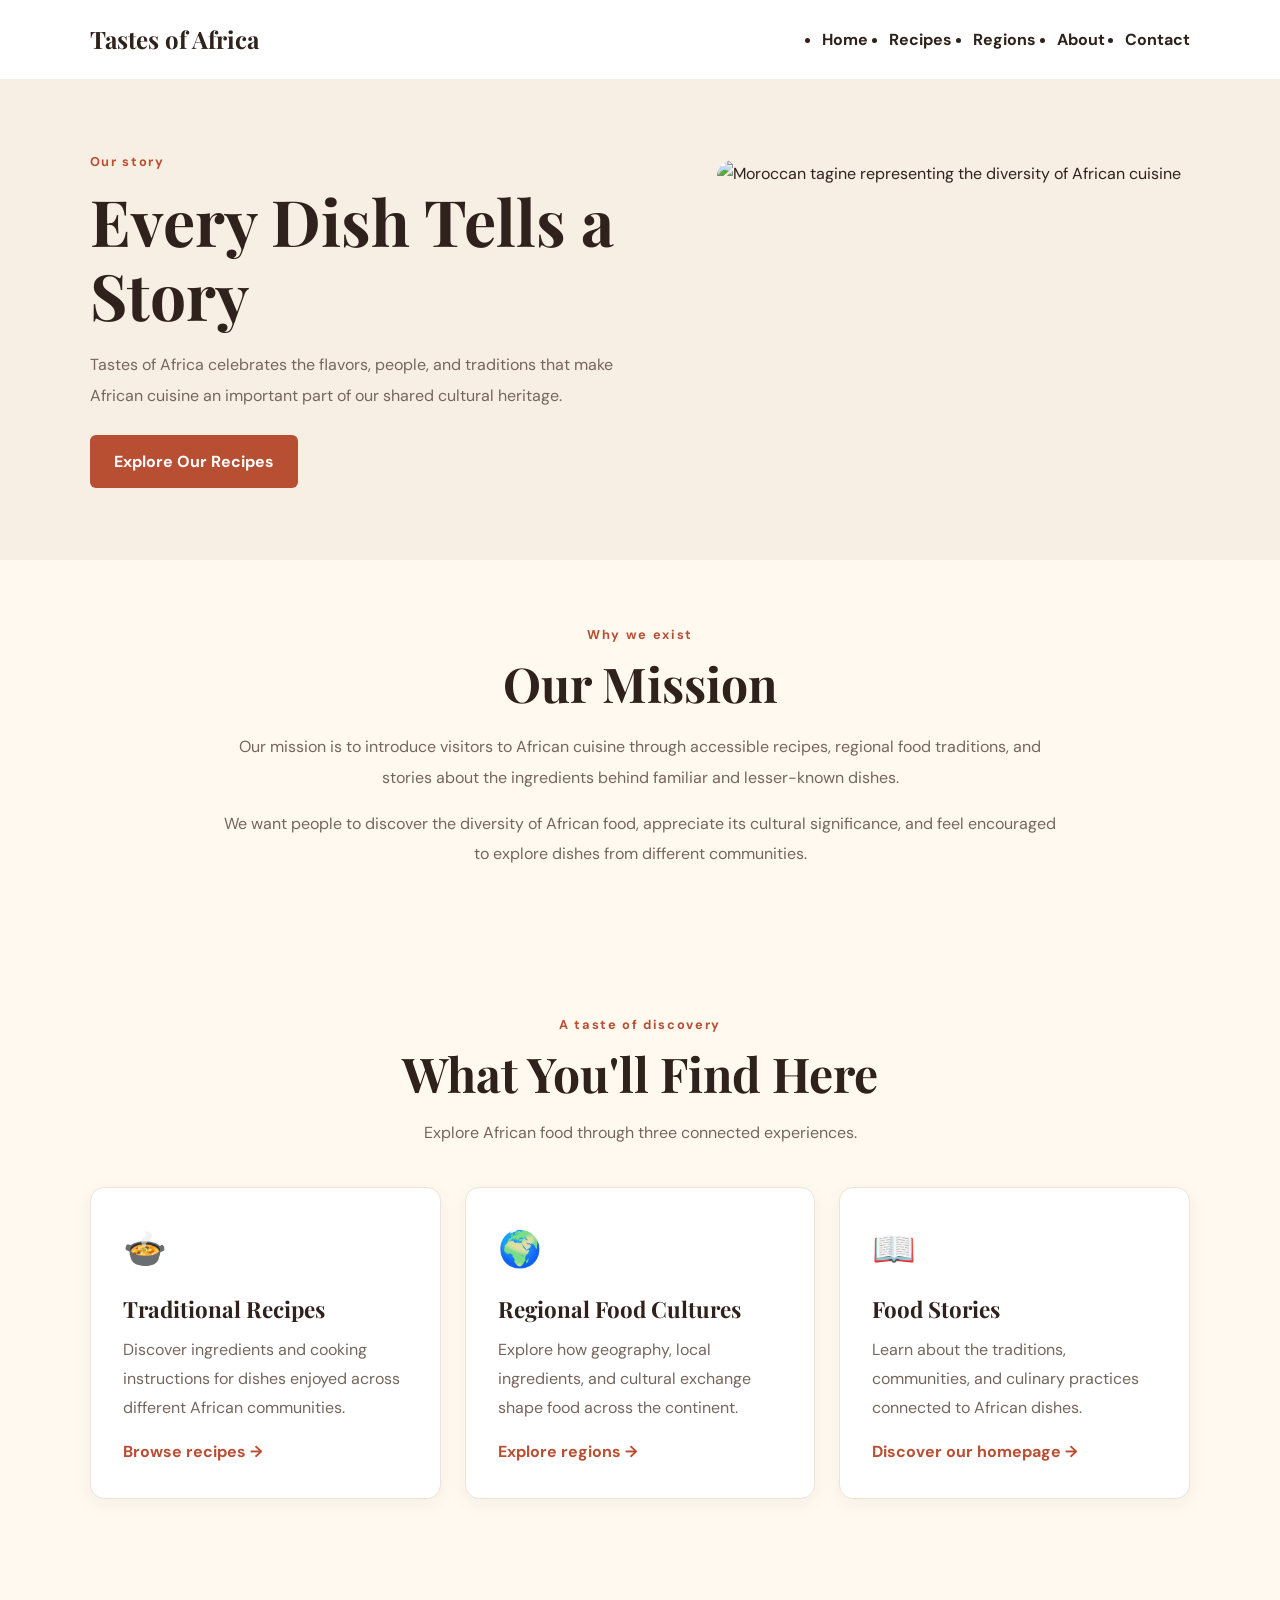
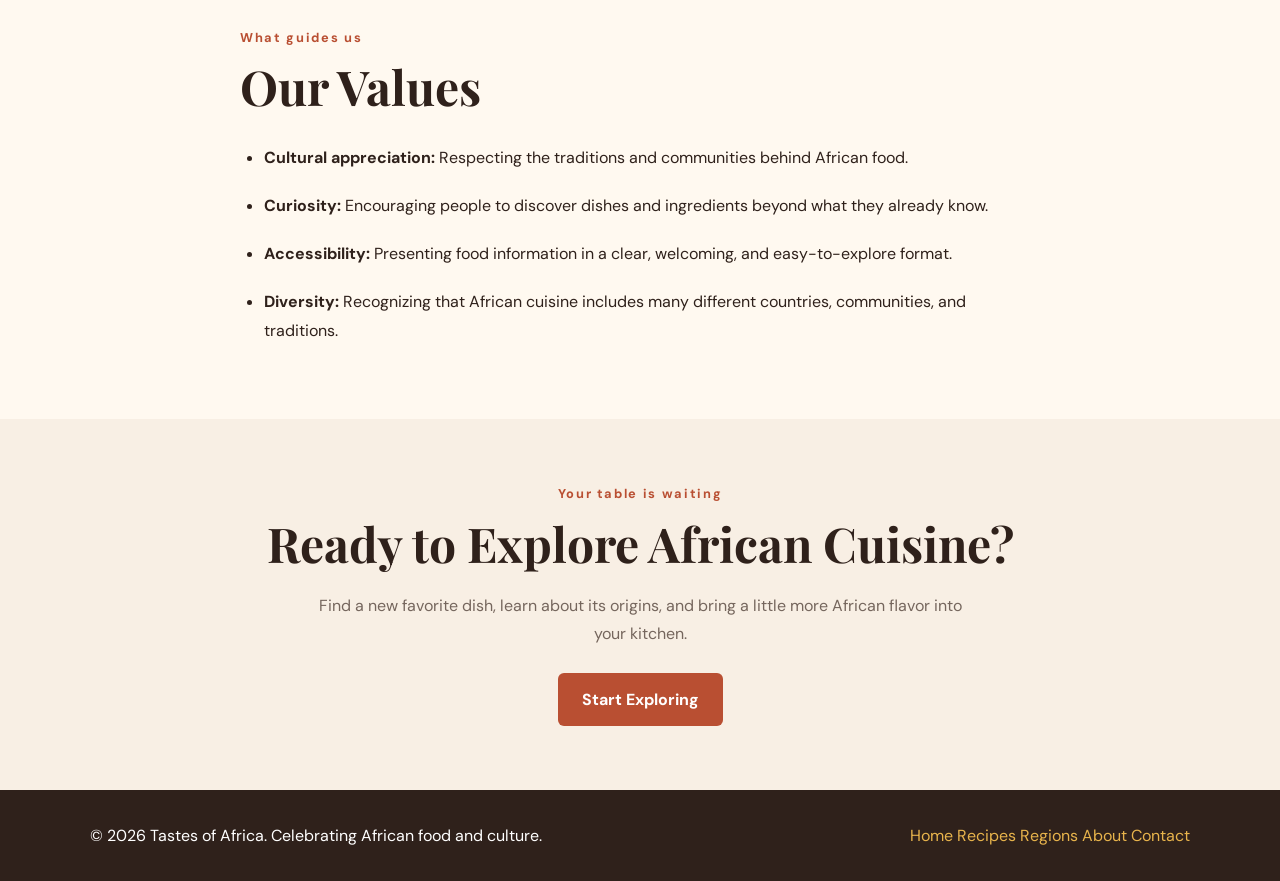
==== about.html @ 10b8c314 "Added recipes, regions, and about pages" ====
<!DOCTYPE html>
<html lang="en">
<head>
    <meta charset="UTF-8">
    <meta name="viewport" content="width=device-width, initial-scale=1.0">

    <title>About Us | Tastes of Africa</title>

    <meta name="description"
          content="Discover the purpose behind Tastes of Africa and our celebration of African food, culture, and culinary traditions.">

    <link rel="preconnect" href="https://fonts.googleapis.com">
    <link rel="preconnect" href="https://fonts.gstatic.com" crossorigin>

    <link href="https://fonts.googleapis.com/css2?family=DM+Sans:wght@400;500;600;700&family=Playfair+Display:wght@600;700&display=swap"
          rel="stylesheet">

    <link rel="stylesheet" href="styles.css">
    <script src="script.js" defer></script>
</head>

<body>

    <!-- Navigation -->
    <header class="site-header">
        <nav class="navbar">
            <a href="index.html" class="logo">Tastes of Africa</a>

            <ul class="nav-links">
                <li><a href="index.html">Home</a></li>
                <li><a href="recipes.html">Recipes</a></li>
                <li><a href="regions.html">Regions</a></li>
                <li><a href="about.html" class="active" aria-current="page">About</a></li>
                <li><a href="contact.html">Contact</a></li>
            </ul>
        </nav>
    </header>

    <main>

        <!-- Introduction -->
        <section class="about-hero">
            <div class="about-hero-content">
                <p class="eyebrow">Our story</p>

                <h1>Every Dish Tells a Story</h1>

                <p>
                    Tastes of Africa celebrates the flavors, people, and
                    traditions that make African cuisine an important part
                    of our shared cultural heritage.
                </p>

                <a href="recipes.html" class="btn btn-primary">
                    Explore Our Recipes
                </a>
            </div>

            <div class="about-hero-image">
                <img
                    src="images/north-africa.jpg"
                    alt="Moroccan tagine representing the diversity of African cuisine">
            </div>
        </section>

        <!-- Mission -->
        <section class="about-section">
            <div class="about-section-content">
                <p class="eyebrow">Why we exist</p>

                <h2>Our Mission</h2>

                <p>
                    Our mission is to introduce visitors to African cuisine
                    through accessible recipes, regional food traditions,
                    and stories about the ingredients behind familiar and
                    lesser-known dishes.
                </p>

                <p>
                    We want people to discover the diversity of African food,
                    appreciate its cultural significance, and feel encouraged
                    to explore dishes from different communities.
                </p>
            </div>
        </section>

        <!-- What visitors can discover -->
        <section class="about-discover">
            <div class="section-heading">
                <p class="eyebrow">A taste of discovery</p>
                <h2>What You'll Find Here</h2>

                <p>
                    Explore African food through three connected experiences.
                </p>
            </div>

            <div class="about-feature-grid">

                <article class="about-feature-card">
                    <div class="about-feature-icon" aria-hidden="true">🍲</div>

                    <h3>Traditional Recipes</h3>

                    <p>
                        Discover ingredients and cooking instructions for
                        dishes enjoyed across different African communities.
                    </p>

                    <a href="recipes.html">Browse recipes →</a>
                </article>

                <article class="about-feature-card">
                    <div class="about-feature-icon" aria-hidden="true">🌍</div>

                    <h3>Regional Food Cultures</h3>

                    <p>
                        Explore how geography, local ingredients, and
                        cultural exchange shape food across the continent.
                    </p>

                    <a href="regions.html">Explore regions →</a>
                </article>

                <article class="about-feature-card">
                    <div class="about-feature-icon" aria-hidden="true">📖</div>

                    <h3>Food Stories</h3>

                    <p>
                        Learn about the traditions, communities, and
                        culinary practices connected to African dishes.
                    </p>

                    <a href="index.html">Discover our homepage →</a>
                </article>

            </div>
        </section>

        <!-- Our values -->
        <section class="about-values">
            <div class="about-values-content">
                <p class="eyebrow">What guides us</p>

                <h2>Our Values</h2>

                <ul>
                    <li>
                        <strong>Cultural appreciation:</strong>
                        Respecting the traditions and communities behind
                        African food.
                    </li>

                    <li>
                        <strong>Curiosity:</strong>
                        Encouraging people to discover dishes and ingredients
                        beyond what they already know.
                    </li>

                    <li>
                        <strong>Accessibility:</strong>
                        Presenting food information in a clear, welcoming,
                        and easy-to-explore format.
                    </li>

                    <li>
                        <strong>Diversity:</strong>
                        Recognizing that African cuisine includes many
                        different countries, communities, and traditions.
                    </li>
                </ul>
            </div>
        </section>

        <!-- Call to action -->
        <section class="about-cta">
            <p class="eyebrow">Your table is waiting</p>

            <h2>Ready to Explore African Cuisine?</h2>

            <p>
                Find a new favorite dish, learn about its origins,
                and bring a little more African flavor into your kitchen.
            </p>

            <a href="recipes.html" class="btn btn-primary">
                Start Exploring
            </a>
        </section>

    </main>

    <!-- Footer -->
    <footer class="site-footer">
        <p>&copy; 2026 Tastes of Africa. Celebrating African food and culture.</p>

        <div class="footer-links">
            <a href="index.html">Home</a>
            <a href="recipes.html">Recipes</a>
            <a href="regions.html">Regions</a>
            <a href="about.html">About</a>
            <a href="contact.html">Contact</a>
        </div>
    </footer>

</body>
</html>
---- styles.css ----
:root {
    --cream: #fff9f0;
    --terracotta: #b94f32;
    --dark: #2f211b;
    --gold: #e8b44c;
    --muted: #75665d;
    --white: #ffffff;
}

* {
    box-sizing: border-box;
    margin: 0;
    padding: 0;
}

html {
    scroll-behavior: smooth;
}

body {
    background: var(--cream);
    color: var(--dark);
    font-family: "DM Sans", sans-serif;
    font-size: 1rem;
    line-height: 1.7;
}

img {
    display: block;
    width: 100%;
    height: auto;
}

a {
    color: var(--terracotta);
    text-decoration: none;
}

a:hover {
    text-decoration: underline;
}

h1, h2, h3 {
    font-family: "Playfair Display", serif;
    line-height: 1.2;
}

h2 {
    font-size: clamp(2rem, 4vw, 3rem);
    margin-bottom: 1rem;
}

.navbar {
    display: flex;
    justify-content: space-between;
    align-items: center;
    gap: 1.5rem;
    padding: 1.2rem 7%;
    background: var(--white);
}

.logo {
    font-family: "Playfair Display", serif;
    font-size: 1.5rem;
    font-weight: 700;
    color: var(--dark);
}

.logo span {
    color: var(--terracotta);
}

.nav-links {
    display: flex;
    flex-wrap: wrap;
    gap: 1.3rem;
}

.nav-links a {
    color: var(--dark);
    font-weight: 700;
}

.nav-links a:hover {
    color: var(--terracotta);
}

.hero {
    min-height: 70vh;
    display: flex;
    align-items: center;
    padding: 5rem 8%;
    color: white;
    background:
        linear-gradient(90deg, rgba(35, 22, 15, .85), rgba(35, 22, 15, .2)),
        url("https://images.unsplash.com/photo-1547592180-85f173990554?auto=format&fit=crop&w=1800&q=85")
        center/cover no-repeat;
}

.hero-content {
    max-width: 680px;
}

.hero h1 {
    font-size: clamp(2.8rem, 7vw, 5.5rem);
    margin: 1rem 0;
}

.hero h1 span {
    color: var(--gold);
}

.hero-content > p:not(.eyebrow) {
    margin-bottom: 1.8rem;
    font-size: 1.1rem;
}

.eyebrow {
    color: var(--terracotta);
    font-size: .8rem;
    font-weight: 700;
    letter-spacing: .13em;
}

.hero .eyebrow {
    color: var(--gold);
}

.btn {
    display: inline-block;
    background: var(--terracotta);
    color: white;
    padding: .8rem 1.5rem;
    border-radius: 6px;
    font-weight: 700;
}

.btn:hover {
    background: #923b25;
    text-decoration: none;
}

.section {
    padding: 5rem 7%;
}

.intro {
    text-align: center;
    max-width: 1000px;
    margin: auto;
}

.intro > p:not(.eyebrow) {
    color: var(--muted);
    margin-bottom: 1.5rem;
}

.video-container {
    width: 100%;
    aspect-ratio: 16 / 9;
    margin-top: 2rem;
}

.video-container iframe {
    width: 100%;
    height: 100%;
    border: 0;
    border-radius: 12px;
}

.featured > h2,
.regions > h2,
.trends > h2 {
    margin-top: .5rem;
}

.filters {
    display: flex;
    flex-wrap: wrap;
    gap: .7rem;
    margin: 2rem 0;
}

.filter-btn {
    padding: .65rem 1rem;
    border: 1px solid var(--terracotta);
    border-radius: 30px;
    background: transparent;
    color: var(--terracotta);
    cursor: pointer;
    font: inherit;
}

.filter-btn:hover,
.filter-btn.active {
    background: var(--terracotta);
    color: white;
}

.recipe-grid,
.region-grid,
.trend-grid {
    display: grid;
    grid-template-columns: repeat(2, minmax(0, 1fr));
    gap: 1.5rem;
}

.recipe-card {
    background: white;
    border-radius: 12px;
    overflow: hidden;
    box-shadow: 0 5px 20px rgba(47, 33, 27, .09);
}

.recipe-card > img {
    height: 240px;
    object-fit: cover;
}

.card-content {
    padding: 1.5rem;
}

.card-content h3 {
    font-size: 1.6rem;
    margin: .4rem 0;
}

.card-content > p:not(.eyebrow) {
    margin: .7rem 0;
    color: var(--muted);
}

.card-content a {
    display: inline-block;
    margin: .5rem 1rem .5rem 0;
    font-weight: 700;
}

mark {
    background: #f8df9f;
    color: #4c2b13;
    padding: .1rem .3rem;
    border-radius: 3px;
}

.favorite-btn {
    display: inline-block;
    padding: .5rem .8rem;
    border: 1px solid #d8c6bc;
    border-radius: 6px;
    background: white;
    color: var(--dark);
    cursor: pointer;
    font: inherit;
}

.favorite-btn.is-favorite {
    background: #fde7e4;
    border-color: #c0392b;
    color: #c0392b;
}

.hidden {
    display: none !important;
}

.status-message {
    margin-top: 1rem;
    color: var(--muted);
}

.region-card {
    padding: 2rem;
    border-radius: 12px;
    background: #f2e5d3;
    color: var(--dark);
    transition: transform .2s;
}

.region-card:hover {
    transform: translateY(-4px);
    text-decoration: none;
}

.region-card h3,
.trend-grid h3 {
    margin-bottom: .7rem;
    font-size: 1.4rem;
}

.trend-grid article {
    padding: 1.5rem;
    background: white;
    border-radius: 10px;
    border-left: 4px solid var(--gold);
}

footer {
    display: flex;
    justify-content: space-between;
    flex-wrap: wrap;
    gap: 1rem;
    padding: 2rem 7%;
    background: var(--dark);
    color: white;
}

footer a {
    color: var(--gold);
}

button:focus-visible,
a:focus-visible {
    outline: 3px solid var(--gold);
    outline-offset: 3px;
}

@media (max-width: 700px) {
    .navbar {
        flex-direction: column;
        align-items: flex-start;
    }

    .nav-links {
        gap: .7rem 1rem;
    }

    .hero {
        min-height: 55vh;
        padding: 4rem 6%;
    }

    .section {
        padding: 3.5rem 6%;
    }

    .recipe-grid,
    .region-grid,
    .trend-grid {
        grid-template-columns: 1fr;
    }

    .recipe-card > img {
        height: 220px;
    }
}

.page-banner {
    padding: 4rem 7%;
    text-align: center;
    background: #f2e5d3;
}

.page-banner h1 {
    margin: .7rem 0 1rem;
    font-size: clamp(2.3rem, 5vw, 4rem);
}

.page-banner > p:last-child {
    max-width: 650px;
    margin: 0 auto;
    color: var(--muted);
}

.detailed-recipes {
    align-items: start;
}

.detailed-card {
    min-width: 0;
}

.detailed-card .card-content h4 {
    margin-top: 1.5rem;
    margin-bottom: .5rem;
    font-size: 1.1rem;
    font-family: "DM Sans", sans-serif;
}

.ingredient-list,
.detailed-card details ol {
    padding-left: 1.5rem;
}

.ingredient-list li,
.detailed-card details li {
    margin-bottom: .4rem;
}

.detailed-card details {
    margin-top: 1.2rem;
    padding: 1rem;
    border-radius: 8px;
    background: var(--cream);
}

.detailed-card summary {
    color: var(--terracotta);
    font-weight: 700;
    cursor: pointer;
}

.detailed-card details ol {
    margin-top: 1rem;
}

.recipe-map {
    display: block;
    width: 100%;
    height: 230px;
    margin-top: .8rem;
    border: 0;
    border-radius: 8px;
}

@media (max-width: 700px) {
    .page-banner {
        padding: 3rem 6%;
    }

    .recipe-map {
        height: 200px;
    }
}
.video-container {
    position: relative;
    width: 100%;
    aspect-ratio: 16 / 9;
    margin-top: 1rem;
    overflow: hidden;
    border-radius: 10px;
}

.video-container iframe {
    width: 100%;
    height: 100%;
    border: 0;
    display: block;
}
.regions-explorer {
    padding: 4rem 7%;
}

.section-heading {
    max-width: 700px;
    margin: 0 auto 2.5rem;
    text-align: center;
}

.section-heading h2,
.food-heritage h2 {
    font-size: clamp(2rem, 4vw, 3rem);
    margin: 0.6rem 0 1rem;
}

.section-heading > p:last-child {
    color: var(--muted);
    line-height: 1.8;
}

.region-explorer-grid {
    display: grid;
    grid-template-columns: repeat(2, minmax(0, 1fr));
    gap: 2rem;
    max-width: 1200px;
    margin: 0 auto;
}

.region-explorer-card {
    overflow: hidden;
    border-radius: 14px;
    background: #fff;
    border: 1px solid #eee3d6;
    box-shadow: 0 5px 20px rgba(50, 30, 15, 0.06);
    transition: transform 0.25s ease, box-shadow 0.25s ease;
}

.region-explorer-card:hover {
    transform: translateY(-5px);
    box-shadow: 0 12px 28px rgba(50, 30, 15, 0.12);
}

.region-explorer-card > img {
    display: block;
    width: 100%;
    height: 260px;
    object-fit: cover;
}

.region-explorer-content {
    padding: 1.6rem;
}

.region-explorer-content .eyebrow {
    margin-bottom: 0.6rem;
}

.region-explorer-content h3 {
    margin: 0 0 1rem;
    font-family: "Playfair Display", serif;
    font-size: 1.8rem;
}

.region-explorer-content > p:not(.eyebrow) {
    color: var(--muted);
    line-height: 1.8;
}

.region-explorer-content h4 {
    margin: 1.3rem 0 0.3rem;
    font-size: 1rem;
}

.region-explorer-link {
    display: inline-block;
    margin-top: 1rem;
    color: var(--terracotta);
    font-weight: 700;
    text-decoration: none;
}

.region-explorer-link:hover {
    text-decoration: underline;
}

.food-heritage {
    padding: 4rem 7%;
    background: var(--cream);
}

.food-heritage-content {
    max-width: 800px;
    margin: 0 auto;
    text-align: center;
}

.food-heritage-content > p:not(.eyebrow) {
    color: var(--muted);
    line-height: 1.9;
    margin-bottom: 1rem;
}

.food-heritage-content .btn {
    display: inline-block;
    margin-top: 1rem;
    text-decoration: none;
}

@media (max-width: 760px) {
    .regions-explorer {
        padding: 3rem 5%;
    }

    .region-explorer-grid {
        grid-template-columns: 1fr;
        gap: 1.5rem;
    }

    .region-explorer-card > img {
        height: 230px;
    }

    .region-explorer-content {
        padding: 1.3rem;
    }

    .food-heritage {
        padding: 3rem 6%;
    }
}

.about-hero {
    display: grid;
    grid-template-columns: 1.1fr 0.9fr;
    align-items: center;
    gap: 3rem;
    padding: 4.5rem 7%;
    background: #f8efe4;
}

.about-hero-content {
    max-width: 620px;
}

.about-hero h1 {
    margin: 0.7rem 0 1.2rem;
    font-family: "Playfair Display", serif;
    font-size: clamp(2.5rem, 5vw, 4.2rem);
    line-height: 1.15;
}

.about-hero-content > p:not(.eyebrow) {
    color: var(--muted);
    line-height: 1.9;
    margin-bottom: 1.5rem;
}

.about-hero-image img {
    display: block;
    width: 100%;
    min-height: 320px;
    max-height: 460px;
    object-fit: cover;
    border-radius: 16px;
}

.about-section {
    padding: 4rem 7%;
}

.about-section-content {
    max-width: 850px;
    margin: 0 auto;
    text-align: center;
}

.about-section h2,
.about-values h2,
.about-cta h2 {
    margin: 0.6rem 0 1.2rem;
    font-family: "Playfair Display", serif;
    font-size: clamp(2rem, 4vw, 3rem);
}

.about-section-content > p:not(.eyebrow) {
    color: var(--muted);
    line-height: 1.9;
    margin-bottom: 1rem;
}

.about-discover {
    padding: 4rem 7%;
    background: var(--cream);
}

.about-feature-grid {
    display: grid;
    grid-template-columns: repeat(3, minmax(0, 1fr));
    gap: 1.5rem;
    max-width: 1200px;
    margin: 2rem auto 0;
}

.about-feature-card {
    padding: 2rem;
    border-radius: 14px;
    background: #fff;
    border: 1px solid #eee3d6;
    box-shadow: 0 5px 20px rgba(50, 30, 15, 0.05);
}

.about-feature-icon {
    font-size: 2.2rem;
    margin-bottom: 1rem;
}

.about-feature-card h3 {
    font-family: "Playfair Display", serif;
    font-size: 1.4rem;
    margin-bottom: 0.8rem;
}

.about-feature-card p {
    color: var(--muted);
    line-height: 1.8;
    margin-bottom: 1rem;
}

.about-feature-card a {
    color: var(--terracotta);
    font-weight: 700;
    text-decoration: none;
}

.about-feature-card a:hover {
    text-decoration: underline;
}

.about-values {
    padding: 4rem 7%;
}

.about-values-content {
    max-width: 800px;
    margin: 0 auto;
}

.about-values ul {
    padding-left: 1.5rem;
}

.about-values li {
    padding: 0.6rem 0;
    line-height: 1.8;
}

.about-cta {
    padding: 4rem 7%;
    text-align: center;
    background: #f8efe4;
}

.about-cta > p:not(.eyebrow) {
    max-width: 650px;
    margin: 0 auto 1.5rem;
    color: var(--muted);
    line-height: 1.8;
}

@media (max-width: 760px) {
    .about-hero {
        grid-template-columns: 1fr;
        padding: 3rem 6%;
        gap: 2rem;
    }

    .about-hero-image img {
        min-height: 230px;
        max-height: 320px;
    }

    .about-section,
    .about-discover,
    .about-values,
    .about-cta {
        padding: 3rem 6%;
    }

    .about-feature-grid {
        grid-template-columns: 1fr;
    }

    .about-feature-card {
        padding: 1.5rem;
    }
}
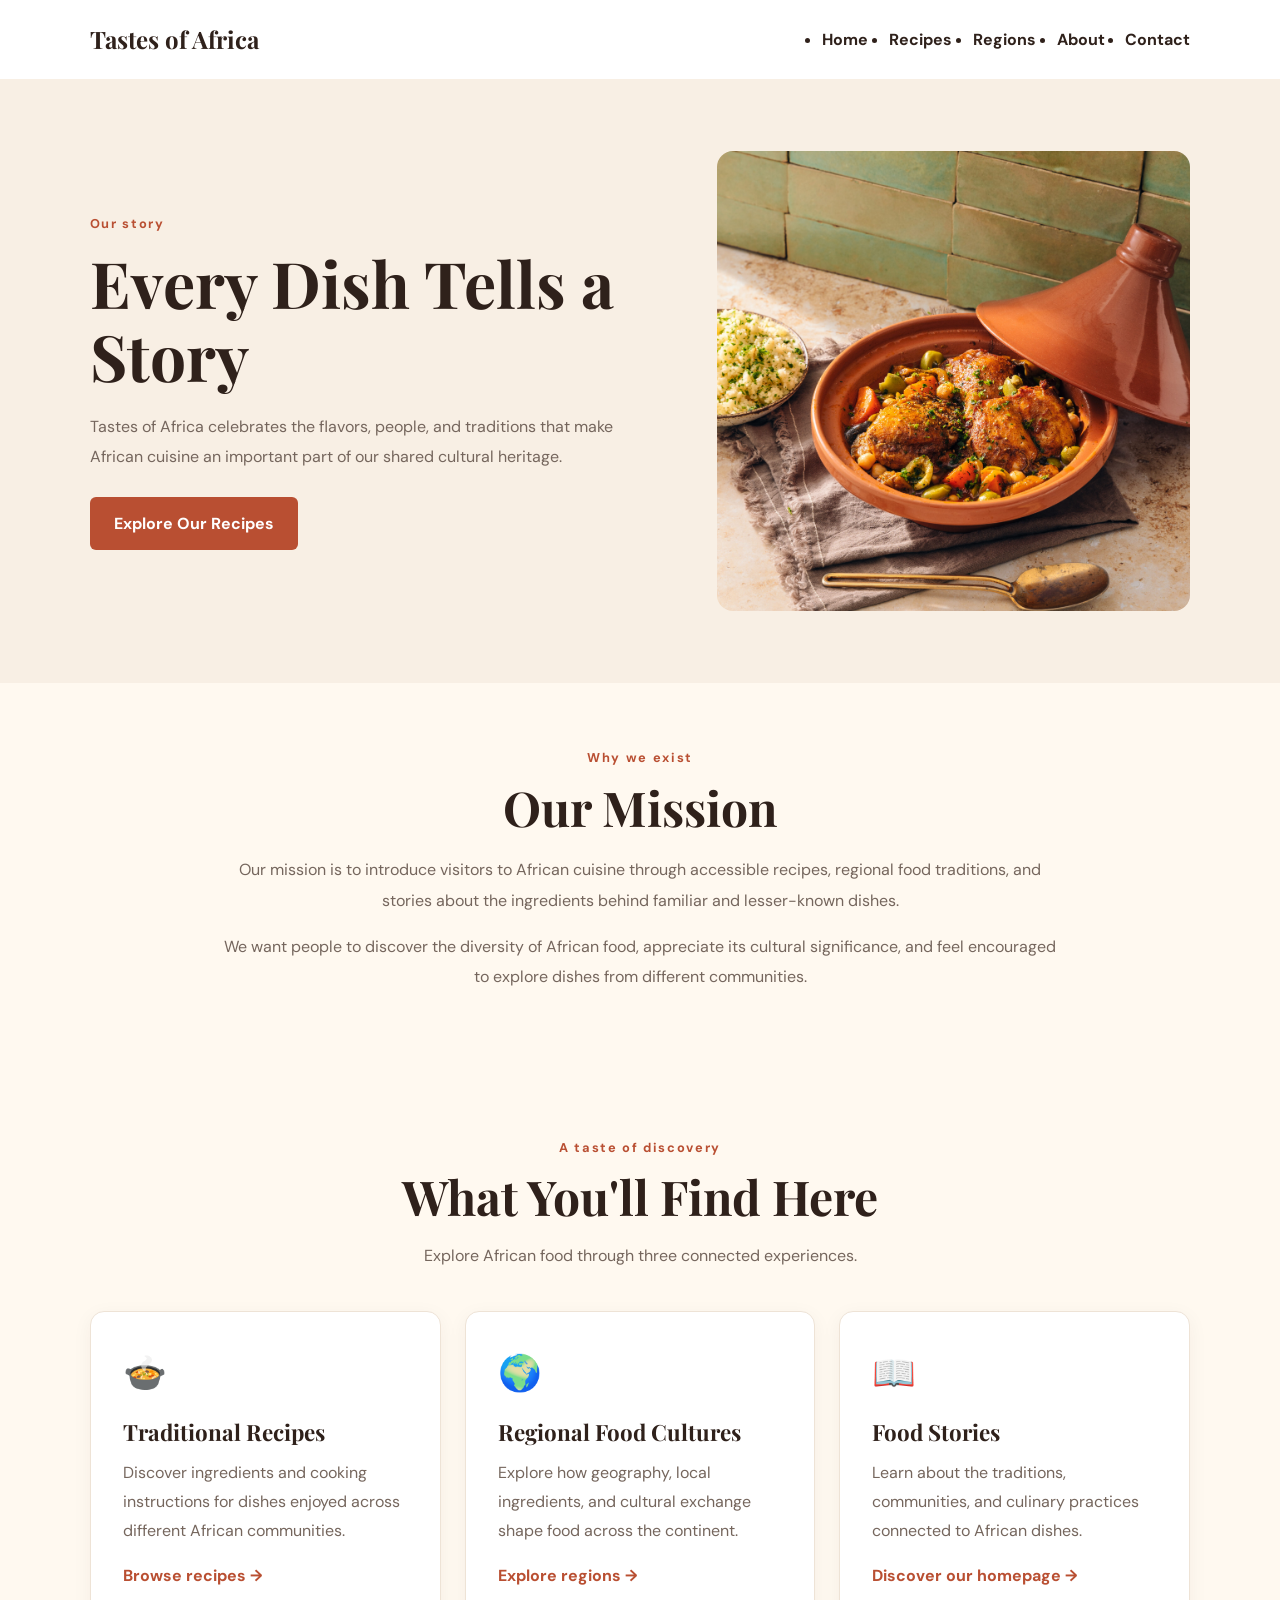
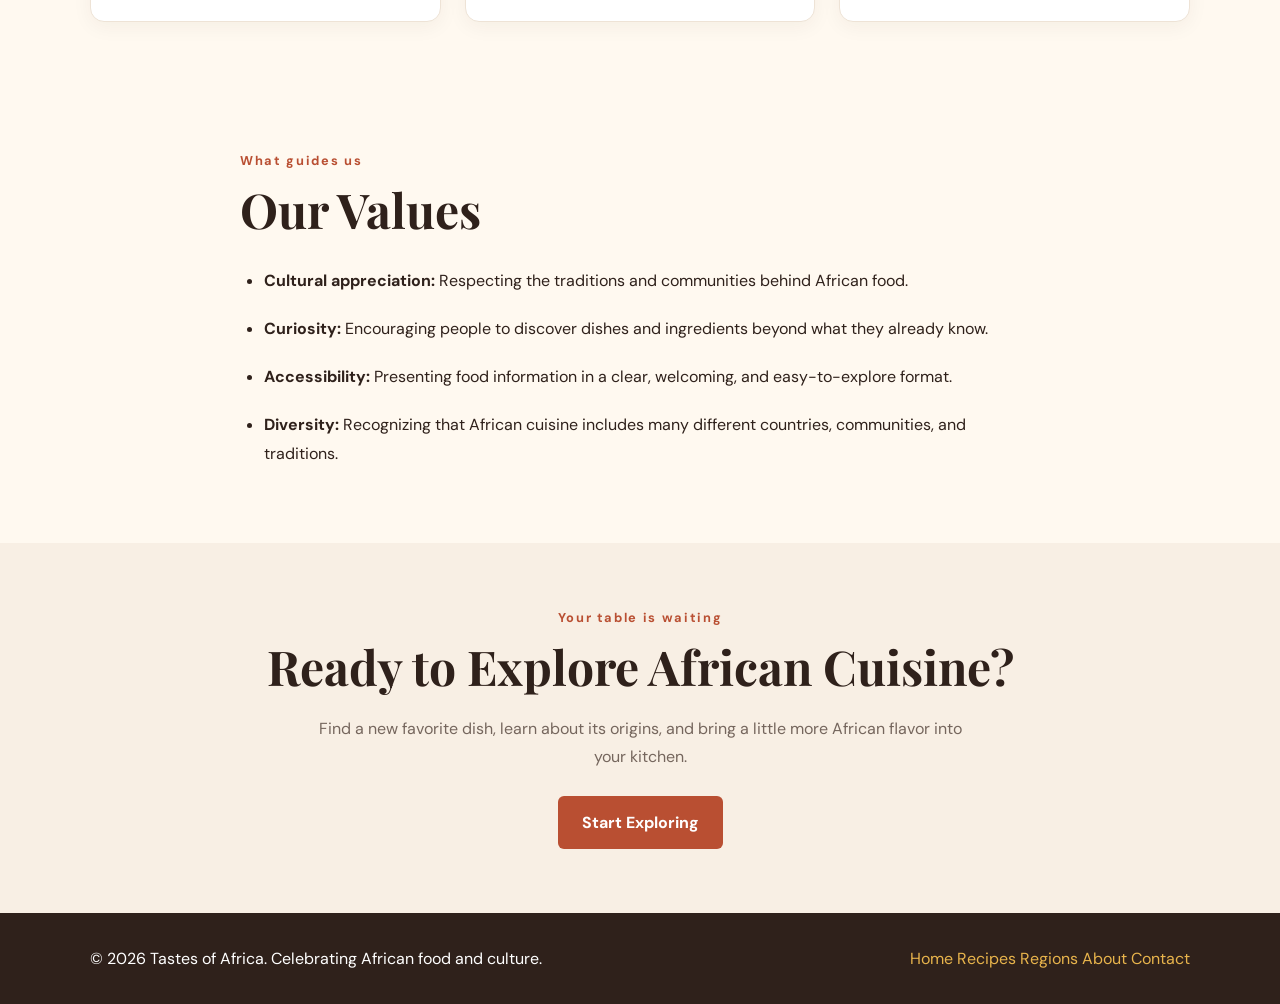
==== commit 1418a08e: "Updated contact.html" ====
--- a/about.html
+++ b/about.html
@@ -58,7 +58,7 @@
 
             <div class="about-hero-image">
                 <img
-                    src="images/north-africa.jpg"
+                    src="images/north-africa.jpg.jpeg"
                     alt="Moroccan tagine representing the diversity of African cuisine">
             </div>
         </section>
--- a/styles.css
+++ b/styles.css
@@ -734,4 +734,122 @@
     .about-feature-card {
         padding: 1.5rem;
     }
+}
+
+.contact-section {
+    display: grid;
+    grid-template-columns: 0.9fr 1.1fr;
+    gap: 3rem;
+    max-width: 1200px;
+    margin: 0 auto;
+    padding: 4rem 7%;
+    align-items: start;
+}
+
+.contact-info h2,
+.contact-form-wrapper h2 {
+    font-family: "Playfair Display", serif;
+    font-size: clamp(1.8rem, 3vw, 2.5rem);
+    margin: 0.6rem 0 1rem;
+}
+
+.contact-info > p:not(.eyebrow) {
+    color: var(--muted);
+    line-height: 1.8;
+    margin-bottom: 2rem;
+}
+
+.contact-info-item {
+    display: flex;
+    align-items: flex-start;
+    gap: 1rem;
+    margin: 1.8rem 0;
+}
+
+.contact-info-item > span {
+    font-size: 1.8rem;
+}
+
+.contact-info-item h3 {
+    margin: 0 0 0.4rem;
+    font-size: 1.05rem;
+}
+
+.contact-info-item p {
+    margin: 0;
+    color: var(--muted);
+    line-height: 1.7;
+}
+
+.contact-form-wrapper {
+    padding: 2rem;
+    background: #fff;
+    border: 1px solid #eee3d6;
+    border-radius: 14px;
+    box-shadow: 0 5px 20px rgba(50, 30, 15, 0.06);
+}
+
+.contact-form-wrapper form {
+    display: flex;
+    flex-direction: column;
+    gap: 1.2rem;
+}
+
+.form-group {
+    display: flex;
+    flex-direction: column;
+    gap: 0.5rem;
+}
+
+.form-group label {
+    font-weight: 600;
+}
+
+.form-group input,
+.form-group select,
+.form-group textarea {
+    width: 100%;
+    padding: 0.9rem 1rem;
+    border: 1px solid #d9cfc3;
+    border-radius: 8px;
+    background: #fff;
+    color: #30251f;
+    font: inherit;
+}
+
+.form-group input:focus,
+.form-group select:focus,
+.form-group textarea:focus {
+    outline: 2px solid var(--terracotta);
+    outline-offset: 2px;
+}
+
+.form-group textarea {
+    resize: vertical;
+    min-height: 140px;
+}
+
+.contact-form-wrapper button {
+    border: none;
+    cursor: pointer;
+    font: inherit;
+}
+
+.form-status {
+    margin: 0;
+    line-height: 1.6;
+    color: var(--terracotta);
+    overflow-wrap: anywhere;
+}
+
+@media (max-width: 760px) {
+    .contact-section {
+        grid-template-columns: 1fr;
+        gap: 2rem;
+        padding: 3rem 6%;
+    }
+
+    .contact-form-wrapper {
+        padding: 1.4rem;
+    }
 }
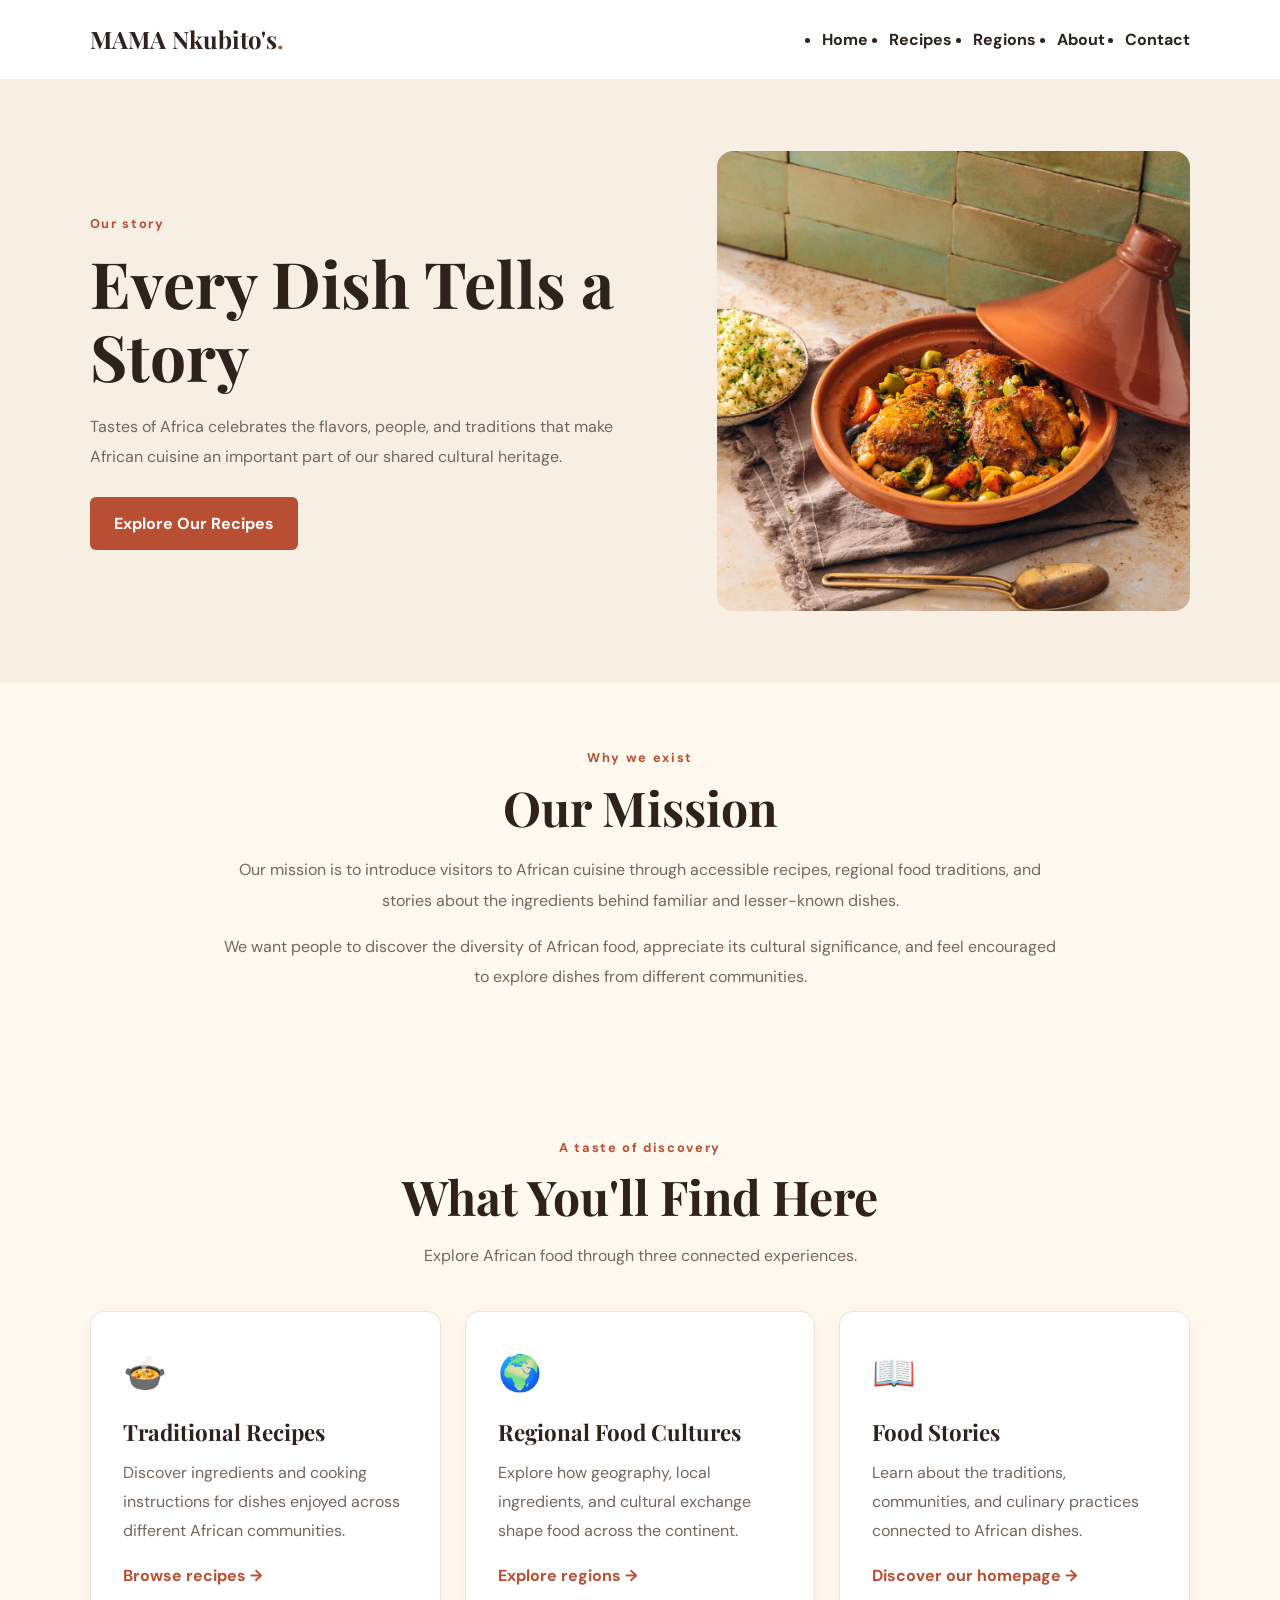
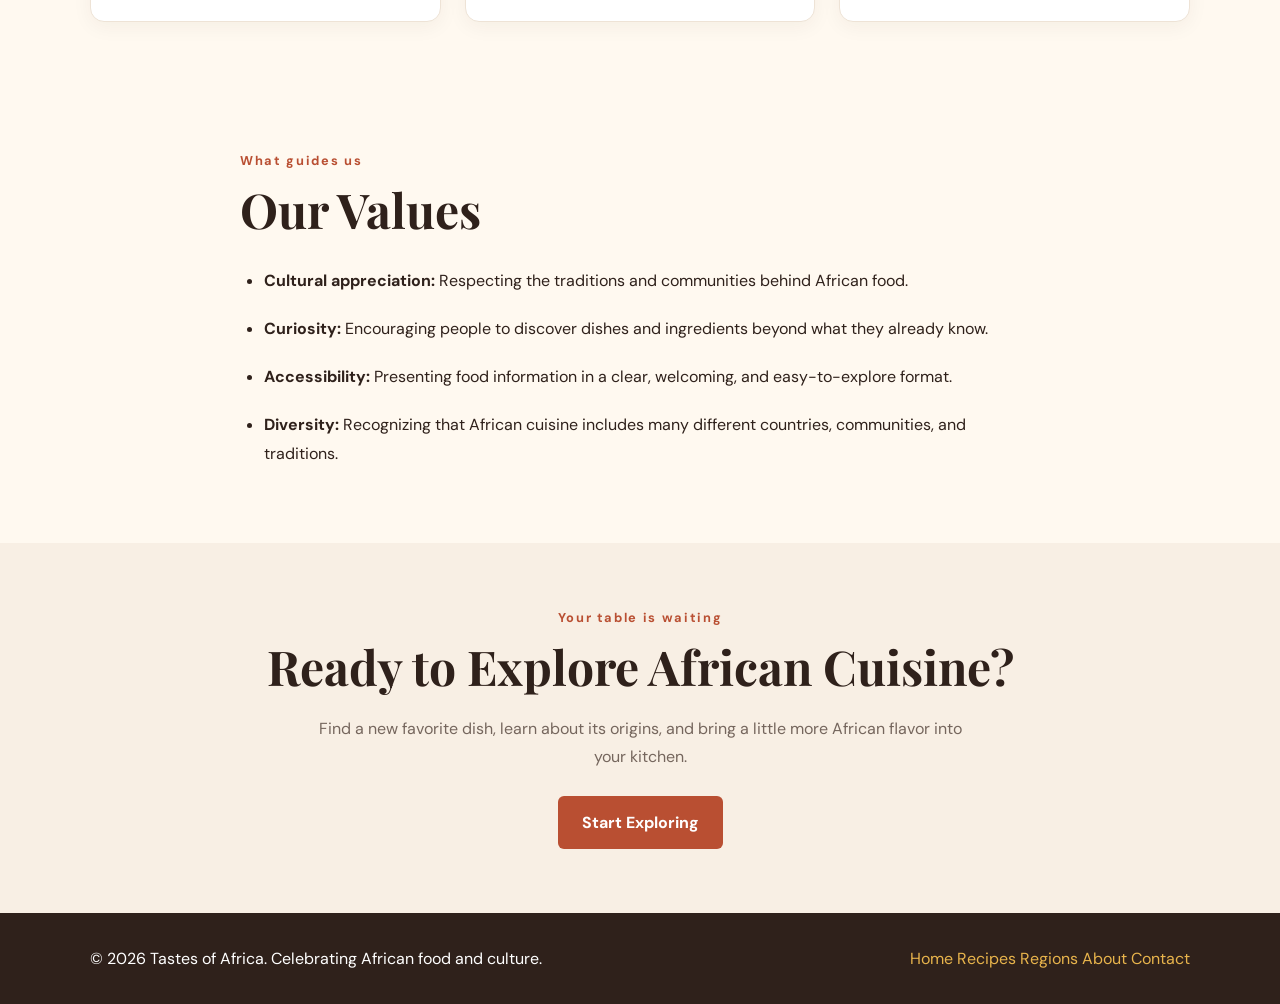
==== commit 0c4d1f40: "Changed name of website" ====
--- a/about.html
+++ b/about.html
@@ -4,10 +4,10 @@
     <meta charset="UTF-8">
     <meta name="viewport" content="width=device-width, initial-scale=1.0">
 
-    <title>About Us | Tastes of Africa</title>
+    <title>About Us | MAMA Nkubito's</title>
 
     <meta name="description"
-          content="Discover the purpose behind Tastes of Africa and our celebration of African food, culture, and culinary traditions.">
+          content="Discover the purpose behind MAMA Nkubito's and our celebration of African food, culture, and culinary traditions.">
 
     <link rel="preconnect" href="https://fonts.googleapis.com">
     <link rel="preconnect" href="https://fonts.gstatic.com" crossorigin>
@@ -21,10 +21,9 @@
 
 <body>
 
-    <!-- Navigation -->
     <header class="site-header">
         <nav class="navbar">
-            <a href="index.html" class="logo">Tastes of Africa</a>
+            <a href="index.html" class="logo">MAMA Nkubito's<span>.</span></a>
 
             <ul class="nav-links">
                 <li><a href="index.html">Home</a></li>
@@ -38,7 +37,6 @@
 
     <main>
 
-        <!-- Introduction -->
         <section class="about-hero">
             <div class="about-hero-content">
                 <p class="eyebrow">Our story</p>
@@ -58,12 +56,12 @@
 
             <div class="about-hero-image">
                 <img
-                    src="images/north-africa.jpg.jpeg"
-                    alt="Moroccan tagine representing the diversity of African cuisine">
-            </div>
-        </section>
-
-        <!-- Mission -->
+                    src="images/north-africa.jpg"
+                    alt="Moroccan tagine representing the diversity of African cuisine"
+                    fetchpriority="high">
+            </div>
+        </section>
+
         <section class="about-section">
             <div class="about-section-content">
                 <p class="eyebrow">Why we exist</p>
@@ -85,7 +83,6 @@
             </div>
         </section>
 
-        <!-- What visitors can discover -->
         <section class="about-discover">
             <div class="section-heading">
                 <p class="eyebrow">A taste of discovery</p>
@@ -140,7 +137,6 @@
             </div>
         </section>
 
-        <!-- Our values -->
         <section class="about-values">
             <div class="about-values-content">
                 <p class="eyebrow">What guides us</p>
@@ -175,7 +171,6 @@
             </div>
         </section>
 
-        <!-- Call to action -->
         <section class="about-cta">
             <p class="eyebrow">Your table is waiting</p>
 
@@ -193,7 +188,6 @@
 
     </main>
 
-    <!-- Footer -->
     <footer class="site-footer">
         <p>&copy; 2026 Tastes of Africa. Celebrating African food and culture.</p>
 
--- a/styles.css
+++ b/styles.css
@@ -1,855 +1,1404 @@
 :root {
+
     --cream: #fff9f0;
+
     --terracotta: #b94f32;
+
     --dark: #2f211b;
+
     --gold: #e8b44c;
+
     --muted: #75665d;
+
     --white: #ffffff;
+
 }
 
 * {
+
     box-sizing: border-box;
+
     margin: 0;
+
     padding: 0;
+
 }
 
 html {
+
     scroll-behavior: smooth;
+
 }
 
 body {
+
     background: var(--cream);
+
     color: var(--dark);
+
     font-family: "DM Sans", sans-serif;
+
     font-size: 1rem;
+
     line-height: 1.7;
+
 }
 
 img {
+
     display: block;
+
     width: 100%;
+
     height: auto;
+
 }
 
 a {
+
     color: var(--terracotta);
+
     text-decoration: none;
+
 }
 
 a:hover {
+
     text-decoration: underline;
+
 }
 
 h1, h2, h3 {
+
     font-family: "Playfair Display", serif;
+
     line-height: 1.2;
+
 }
 
 h2 {
+
     font-size: clamp(2rem, 4vw, 3rem);
+
     margin-bottom: 1rem;
+
 }
 
 .navbar {
+
     display: flex;
+
     justify-content: space-between;
+
     align-items: center;
+
     gap: 1.5rem;
+
     padding: 1.2rem 7%;
+
     background: var(--white);
+
 }
 
 .logo {
+
     font-family: "Playfair Display", serif;
+
     font-size: 1.5rem;
+
     font-weight: 700;
+
     color: var(--dark);
+
 }
 
 .logo span {
+
     color: var(--terracotta);
+
 }
 
 .nav-links {
+
     display: flex;
+
     flex-wrap: wrap;
+
     gap: 1.3rem;
+
 }
 
 .nav-links a {
+
     color: var(--dark);
+
     font-weight: 700;
+
 }
 
 .nav-links a:hover {
+
     color: var(--terracotta);
+
 }
 
 .hero {
+
     min-height: 70vh;
+
     display: flex;
+
     align-items: center;
+
     padding: 5rem 8%;
+
     color: white;
+
     background:
+
         linear-gradient(90deg, rgba(35, 22, 15, .85), rgba(35, 22, 15, .2)),
+
         url("https://images.unsplash.com/photo-1547592180-85f173990554?auto=format&fit=crop&w=1800&q=85")
+
         center/cover no-repeat;
+
 }
 
 .hero-content {
+
     max-width: 680px;
+
 }
 
 .hero h1 {
+
     font-size: clamp(2.8rem, 7vw, 5.5rem);
+
     margin: 1rem 0;
+
 }
 
 .hero h1 span {
+
     color: var(--gold);
+
 }
 
 .hero-content > p:not(.eyebrow) {
+
     margin-bottom: 1.8rem;
+
     font-size: 1.1rem;
+
 }
 
 .eyebrow {
+
     color: var(--terracotta);
+
     font-size: .8rem;
+
     font-weight: 700;
+
     letter-spacing: .13em;
+
 }
 
 .hero .eyebrow {
+
     color: var(--gold);
+
 }
 
 .btn {
+
     display: inline-block;
+
     background: var(--terracotta);
+
     color: white;
+
     padding: .8rem 1.5rem;
+
     border-radius: 6px;
+
     font-weight: 700;
+
 }
 
 .btn:hover {
+
     background: #923b25;
+
     text-decoration: none;
+
 }
 
 .section {
+
     padding: 5rem 7%;
+
 }
 
 .intro {
+
     text-align: center;
+
     max-width: 1000px;
+
     margin: auto;
+
 }
 
 .intro > p:not(.eyebrow) {
+
     color: var(--muted);
+
     margin-bottom: 1.5rem;
+
+}
+
+.featured > h2,
+
+.regions > h2,
+
+.trends > h2 {
+
+    margin-top: .5rem;
+
+}
+
+.filters {
+
+    display: flex;
+
+    flex-wrap: wrap;
+
+    gap: .7rem;
+
+    margin: 2rem 0;
+
+}
+
+.filter-btn {
+
+    padding: .65rem 1rem;
+
+    border: 1px solid var(--terracotta);
+
+    border-radius: 30px;
+
+    background: transparent;
+
+    color: var(--terracotta);
+
+    cursor: pointer;
+
+    font: inherit;
+
+}
+
+.filter-btn:hover,
+
+.filter-btn.active {
+
+    background: var(--terracotta);
+
+    color: white;
+
+}
+
+.recipe-grid,
+
+.region-grid,
+
+.trend-grid {
+
+    display: grid;
+
+    grid-template-columns: repeat(2, minmax(0, 1fr));
+
+    gap: 1.5rem;
+
+}
+
+.recipe-card {
+
+    background: white;
+
+    border-radius: 12px;
+
+    overflow: hidden;
+
+    box-shadow: 0 5px 20px rgba(47, 33, 27, .09);
+
+}
+
+.recipe-card > img {
+
+    height: 240px;
+
+    object-fit: cover;
+
+}
+
+.card-content {
+
+    padding: 1.5rem;
+
+}
+
+.card-content h3 {
+
+    font-size: 1.6rem;
+
+    margin: .4rem 0;
+
+}
+
+.card-content > p:not(.eyebrow) {
+
+    margin: .7rem 0;
+
+    color: var(--muted);
+
+}
+
+.card-content a {
+
+    display: inline-block;
+
+    margin: .5rem 1rem .5rem 0;
+
+    font-weight: 700;
+
+}
+
+mark {
+
+    background: #f8df9f;
+
+    color: #4c2b13;
+
+    padding: .1rem .3rem;
+
+    border-radius: 3px;
+
+}
+
+.favorite-btn {
+
+    display: inline-block;
+
+    padding: .5rem .8rem;
+
+    border: 1px solid #d8c6bc;
+
+    border-radius: 6px;
+
+    background: white;
+
+    color: var(--dark);
+
+    cursor: pointer;
+
+    font: inherit;
+
+}
+
+.favorite-btn.is-favorite {
+
+    background: #fde7e4;
+
+    border-color: #c0392b;
+
+    color: #c0392b;
+
+}
+
+.hidden {
+
+    display: none !important;
+
+}
+
+.status-message {
+
+    margin-top: 1rem;
+
+    color: var(--muted);
+
+}
+
+.region-card {
+
+    padding: 2rem;
+
+    border-radius: 12px;
+
+    background: #f2e5d3;
+
+    color: var(--dark);
+
+    transition: transform .2s;
+
+}
+
+.region-card:hover {
+
+    transform: translateY(-4px);
+
+    text-decoration: none;
+
+}
+
+.region-card h3,
+
+.trend-grid h3 {
+
+    margin-bottom: .7rem;
+
+    font-size: 1.4rem;
+
+}
+
+.trend-grid article {
+
+    padding: 1.5rem;
+
+    background: white;
+
+    border-radius: 10px;
+
+    border-left: 4px solid var(--gold);
+
+}
+
+footer {
+
+    display: flex;
+
+    justify-content: space-between;
+
+    flex-wrap: wrap;
+
+    gap: 1rem;
+
+    padding: 2rem 7%;
+
+    background: var(--dark);
+
+    color: white;
+
+}
+
+footer a {
+
+    color: var(--gold);
+
+}
+
+button:focus-visible,
+
+a:focus-visible {
+
+    outline: 3px solid var(--gold);
+
+    outline-offset: 3px;
+
+}
+
+@media (max-width: 700px) {
+
+    .navbar {
+
+        flex-direction: column;
+
+        align-items: flex-start;
+
+    }
+
+    .nav-links {
+
+        gap: .7rem 1rem;
+
+    }
+
+    .hero {
+
+        min-height: 55vh;
+
+        padding: 4rem 6%;
+
+    }
+
+    .section {
+
+        padding: 3.5rem 6%;
+
+    }
+
+    .recipe-grid,
+
+    .region-grid,
+
+    .trend-grid {
+
+        grid-template-columns: 1fr;
+
+    }
+
+    .recipe-card > img {
+
+        height: 220px;
+
+    }
+
+}
+
+.page-banner {
+
+    padding: 4rem 7%;
+
+    text-align: center;
+
+    background: #f2e5d3;
+
+}
+
+.page-banner h1 {
+
+    margin: .7rem 0 1rem;
+
+    font-size: clamp(2.3rem, 5vw, 4rem);
+
+}
+
+.page-banner > p:last-child {
+
+    max-width: 650px;
+
+    margin: 0 auto;
+
+    color: var(--muted);
+
+}
+
+.detailed-recipes {
+
+    align-items: start;
+
+}
+
+.detailed-card {
+
+    min-width: 0;
+
+}
+
+.detailed-card .card-content h4 {
+
+    margin-top: 1.5rem;
+
+    margin-bottom: .5rem;
+
+    font-size: 1.1rem;
+
+    font-family: "DM Sans", sans-serif;
+
+}
+
+.ingredient-list,
+
+.detailed-card details ol {
+
+    padding-left: 1.5rem;
+
+}
+
+.ingredient-list li,
+
+.detailed-card details li {
+
+    margin-bottom: .4rem;
+
+}
+
+.detailed-card details {
+
+    margin-top: 1.2rem;
+
+    padding: 1rem;
+
+    border-radius: 8px;
+
+    background: var(--cream);
+
+}
+
+.detailed-card summary {
+
+    color: var(--terracotta);
+
+    font-weight: 700;
+
+    cursor: pointer;
+
+}
+
+.detailed-card details ol {
+
+    margin-top: 1rem;
+
+}
+
+.recipe-map {
+
+    display: block;
+
+    width: 100%;
+
+    height: 230px;
+
+    margin-top: .8rem;
+
+    border: 0;
+
+    border-radius: 8px;
+
+}
+
+@media (max-width: 700px) {
+
+    .page-banner {
+
+        padding: 3rem 6%;
+
+    }
+
+    .recipe-map {
+
+        height: 200px;
+
+    }
+
 }
 
 .video-container {
+
+    position: relative;
+
     width: 100%;
+
     aspect-ratio: 16 / 9;
-    margin-top: 2rem;
+
+    margin-top: 1rem;
+
+    overflow: hidden;
+
+    border-radius: 10px;
+
 }
 
 .video-container iframe {
+
     width: 100%;
+
     height: 100%;
+
     border: 0;
-    border-radius: 12px;
-}
-
-.featured > h2,
-.regions > h2,
-.trends > h2 {
-    margin-top: .5rem;
-}
-
-.filters {
+
+    display: block;
+
+}
+
+.regions-explorer {
+
+    padding: 4rem 7%;
+
+}
+
+.section-heading {
+
+    max-width: 700px;
+
+    margin: 0 auto 2.5rem;
+
+    text-align: center;
+
+}
+
+.section-heading h2,
+
+.food-heritage h2 {
+
+    font-size: clamp(2rem, 4vw, 3rem);
+
+    margin: 0.6rem 0 1rem;
+
+}
+
+.section-heading > p:last-child {
+
+    color: var(--muted);
+
+    line-height: 1.8;
+
+}
+
+.region-explorer-grid {
+
+    display: grid;
+
+    grid-template-columns: repeat(2, minmax(0, 1fr));
+
+    gap: 2rem;
+
+    max-width: 1200px;
+
+    margin: 0 auto;
+
+}
+
+.region-explorer-card {
+
+    overflow: hidden;
+
+    border-radius: 14px;
+
+    background: #fff;
+
+    border: 1px solid #eee3d6;
+
+    box-shadow: 0 5px 20px rgba(50, 30, 15, 0.06);
+
+    transition: transform 0.25s ease, box-shadow 0.25s ease;
+
+}
+
+.region-explorer-card:hover {
+
+    transform: translateY(-5px);
+
+    box-shadow: 0 12px 28px rgba(50, 30, 15, 0.12);
+
+}
+
+.region-explorer-card > img {
+
+    display: block;
+
+    width: 100%;
+
+    height: 260px;
+
+    object-fit: cover;
+
+}
+
+.region-explorer-content {
+
+    padding: 1.6rem;
+
+}
+
+.region-explorer-content .eyebrow {
+
+    margin-bottom: 0.6rem;
+
+}
+
+.region-explorer-content h3 {
+
+    margin: 0 0 1rem;
+
+    font-family: "Playfair Display", serif;
+
+    font-size: 1.8rem;
+
+}
+
+.region-explorer-content > p:not(.eyebrow) {
+
+    color: var(--muted);
+
+    line-height: 1.8;
+
+}
+
+.region-explorer-content h4 {
+
+    margin: 1.3rem 0 0.3rem;
+
+    font-size: 1rem;
+
+}
+
+.region-explorer-link {
+
+    display: inline-block;
+
+    margin-top: 1rem;
+
+    color: var(--terracotta);
+
+    font-weight: 700;
+
+    text-decoration: none;
+
+}
+
+.region-explorer-link:hover {
+
+    text-decoration: underline;
+
+}
+
+.food-heritage {
+
+    padding: 4rem 7%;
+
+    background: var(--cream);
+
+}
+
+.food-heritage-content {
+
+    max-width: 800px;
+
+    margin: 0 auto;
+
+    text-align: center;
+
+}
+
+.food-heritage-content > p:not(.eyebrow) {
+
+    color: var(--muted);
+
+    line-height: 1.9;
+
+    margin-bottom: 1rem;
+
+}
+
+.food-heritage-content .btn {
+
+    display: inline-block;
+
+    margin-top: 1rem;
+
+    text-decoration: none;
+
+}
+
+@media (max-width: 760px) {
+
+    .regions-explorer {
+
+        padding: 3rem 5%;
+
+    }
+
+    .region-explorer-grid {
+
+        grid-template-columns: 1fr;
+
+        gap: 1.5rem;
+
+    }
+
+    .region-explorer-card > img {
+
+        height: 230px;
+
+    }
+
+    .region-explorer-content {
+
+        padding: 1.3rem;
+
+    }
+
+    .food-heritage {
+
+        padding: 3rem 6%;
+
+    }
+
+}
+
+.about-hero {
+
+    display: grid;
+
+    grid-template-columns: 1.1fr 0.9fr;
+
+    align-items: center;
+
+    gap: 3rem;
+
+    padding: 4.5rem 7%;
+
+    background: #f8efe4;
+
+}
+
+.about-hero-content {
+
+    max-width: 620px;
+
+}
+
+.about-hero h1 {
+
+    margin: 0.7rem 0 1.2rem;
+
+    font-family: "Playfair Display", serif;
+
+    font-size: clamp(2.5rem, 5vw, 4.2rem);
+
+    line-height: 1.15;
+
+}
+
+.about-hero-content > p:not(.eyebrow) {
+
+    color: var(--muted);
+
+    line-height: 1.9;
+
+    margin-bottom: 1.5rem;
+
+}
+
+.about-hero-image img {
+
+    display: block;
+
+    width: 100%;
+
+    min-height: 320px;
+
+    max-height: 460px;
+
+    object-fit: cover;
+
+    border-radius: 16px;
+
+}
+
+.about-section {
+
+    padding: 4rem 7%;
+
+}
+
+.about-section-content {
+
+    max-width: 850px;
+
+    margin: 0 auto;
+
+    text-align: center;
+
+}
+
+.about-section h2,
+
+.about-values h2,
+
+.about-cta h2 {
+
+    margin: 0.6rem 0 1.2rem;
+
+    font-family: "Playfair Display", serif;
+
+    font-size: clamp(2rem, 4vw, 3rem);
+
+}
+
+.about-section-content > p:not(.eyebrow) {
+
+    color: var(--muted);
+
+    line-height: 1.9;
+
+    margin-bottom: 1rem;
+
+}
+
+.about-discover {
+
+    padding: 4rem 7%;
+
+    background: var(--cream);
+
+}
+
+.about-feature-grid {
+
+    display: grid;
+
+    grid-template-columns: repeat(3, minmax(0, 1fr));
+
+    gap: 1.5rem;
+
+    max-width: 1200px;
+
+    margin: 2rem auto 0;
+
+}
+
+.about-feature-card {
+
+    padding: 2rem;
+
+    border-radius: 14px;
+
+    background: #fff;
+
+    border: 1px solid #eee3d6;
+
+    box-shadow: 0 5px 20px rgba(50, 30, 15, 0.05);
+
+}
+
+.about-feature-icon {
+
+    font-size: 2.2rem;
+
+    margin-bottom: 1rem;
+
+}
+
+.about-feature-card h3 {
+
+    font-family: "Playfair Display", serif;
+
+    font-size: 1.4rem;
+
+    margin-bottom: 0.8rem;
+
+}
+
+.about-feature-card p {
+
+    color: var(--muted);
+
+    line-height: 1.8;
+
+    margin-bottom: 1rem;
+
+}
+
+.about-feature-card a {
+
+    color: var(--terracotta);
+
+    font-weight: 700;
+
+    text-decoration: none;
+
+}
+
+.about-feature-card a:hover {
+
+    text-decoration: underline;
+
+}
+
+.about-values {
+
+    padding: 4rem 7%;
+
+}
+
+.about-values-content {
+
+    max-width: 800px;
+
+    margin: 0 auto;
+
+}
+
+.about-values ul {
+
+    padding-left: 1.5rem;
+
+}
+
+.about-values li {
+
+    padding: 0.6rem 0;
+
+    line-height: 1.8;
+
+}
+
+.about-cta {
+
+    padding: 4rem 7%;
+
+    text-align: center;
+
+    background: #f8efe4;
+
+}
+
+.about-cta > p:not(.eyebrow) {
+
+    max-width: 650px;
+
+    margin: 0 auto 1.5rem;
+
+    color: var(--muted);
+
+    line-height: 1.8;
+
+}
+
+@media (max-width: 760px) {
+
+    .about-hero {
+
+        grid-template-columns: 1fr;
+
+        padding: 3rem 6%;
+
+        gap: 2rem;
+
+    }
+
+    .about-hero-image img {
+
+        min-height: 230px;
+
+        max-height: 320px;
+
+    }
+
+    .about-section,
+
+    .about-discover,
+
+    .about-values,
+
+    .about-cta {
+
+        padding: 3rem 6%;
+
+    }
+
+    .about-feature-grid {
+
+        grid-template-columns: 1fr;
+
+    }
+
+    .about-feature-card {
+
+        padding: 1.5rem;
+
+    }
+
+}
+
+.contact-section {
+
+    display: grid;
+
+    grid-template-columns: 0.9fr 1.1fr;
+
+    gap: 3rem;
+
+    max-width: 1200px;
+
+    margin: 0 auto;
+
+    padding: 4rem 7%;
+
+    align-items: start;
+
+}
+
+.contact-info h2,
+
+.contact-form-wrapper h2 {
+
+    font-family: "Playfair Display", serif;
+
+    font-size: clamp(1.8rem, 3vw, 2.5rem);
+
+    margin: 0.6rem 0 1rem;
+
+}
+
+.contact-info > p:not(.eyebrow) {
+
+    color: var(--muted);
+
+    line-height: 1.8;
+
+    margin-bottom: 2rem;
+
+}
+
+.contact-info-item {
+
     display: flex;
-    flex-wrap: wrap;
-    gap: .7rem;
-    margin: 2rem 0;
-}
-
-.filter-btn {
-    padding: .65rem 1rem;
-    border: 1px solid var(--terracotta);
-    border-radius: 30px;
-    background: transparent;
+
+    align-items: flex-start;
+
+    gap: 1rem;
+
+    margin: 1.8rem 0;
+
+}
+
+.contact-info-item > span {
+
+    font-size: 1.8rem;
+
+}
+
+.contact-info-item h3 {
+
+    margin: 0 0 0.4rem;
+
+    font-size: 1.05rem;
+
+}
+
+.contact-info-item p {
+
+    margin: 0;
+
+    color: var(--muted);
+
+    line-height: 1.7;
+
+}
+
+.contact-form-wrapper {
+
+    padding: 2rem;
+
+    background: #fff;
+
+    border: 1px solid #eee3d6;
+
+    border-radius: 14px;
+
+    box-shadow: 0 5px 20px rgba(50, 30, 15, 0.06);
+
+}
+
+.contact-form-wrapper form {
+
+    display: flex;
+
+    flex-direction: column;
+
+    gap: 1.2rem;
+
+}
+
+.form-group {
+
+    display: flex;
+
+    flex-direction: column;
+
+    gap: 0.5rem;
+
+}
+
+.form-group label {
+
+    font-weight: 600;
+
+}
+
+.form-group input,
+
+.form-group select,
+
+.form-group textarea {
+
+    width: 100%;
+
+    padding: 0.9rem 1rem;
+
+    border: 1px solid #d9cfc3;
+
+    border-radius: 8px;
+
+    background: #fff;
+
+    color: #30251f;
+
+    font: inherit;
+
+}
+
+.form-group input:focus,
+
+.form-group select:focus,
+
+.form-group textarea:focus {
+
+    outline: 2px solid var(--terracotta);
+
+    outline-offset: 2px;
+
+}
+
+.form-group textarea {
+
+    resize: vertical;
+
+    min-height: 140px;
+
+}
+
+.contact-form-wrapper button {
+
+    border: none;
+
+    cursor: pointer;
+
+    font: inherit;
+
+}
+
+.form-status {
+
+    margin: 0;
+
+    line-height: 1.6;
+
     color: var(--terracotta);
-    cursor: pointer;
-    font: inherit;
-}
-
-.filter-btn:hover,
-.filter-btn.active {
-    background: var(--terracotta);
-    color: white;
-}
-
-.recipe-grid,
-.region-grid,
-.trend-grid {
-    display: grid;
-    grid-template-columns: repeat(2, minmax(0, 1fr));
-    gap: 1.5rem;
-}
-
-.recipe-card {
-    background: white;
-    border-radius: 12px;
-    overflow: hidden;
-    box-shadow: 0 5px 20px rgba(47, 33, 27, .09);
-}
-
-.recipe-card > img {
-    height: 240px;
-    object-fit: cover;
-}
-
-.card-content {
-    padding: 1.5rem;
-}
-
-.card-content h3 {
-    font-size: 1.6rem;
-    margin: .4rem 0;
-}
-
-.card-content > p:not(.eyebrow) {
-    margin: .7rem 0;
-    color: var(--muted);
-}
-
-.card-content a {
-    display: inline-block;
-    margin: .5rem 1rem .5rem 0;
-    font-weight: 700;
-}
-
-mark {
-    background: #f8df9f;
-    color: #4c2b13;
-    padding: .1rem .3rem;
-    border-radius: 3px;
-}
-
-.favorite-btn {
-    display: inline-block;
-    padding: .5rem .8rem;
-    border: 1px solid #d8c6bc;
-    border-radius: 6px;
-    background: white;
-    color: var(--dark);
-    cursor: pointer;
-    font: inherit;
-}
-
-.favorite-btn.is-favorite {
-    background: #fde7e4;
-    border-color: #c0392b;
-    color: #c0392b;
-}
-
-.hidden {
-    display: none !important;
-}
-
-.status-message {
-    margin-top: 1rem;
-    color: var(--muted);
-}
-
-.region-card {
-    padding: 2rem;
-    border-radius: 12px;
-    background: #f2e5d3;
-    color: var(--dark);
-    transition: transform .2s;
-}
-
-.region-card:hover {
-    transform: translateY(-4px);
-    text-decoration: none;
-}
-
-.region-card h3,
-.trend-grid h3 {
-    margin-bottom: .7rem;
-    font-size: 1.4rem;
-}
-
-.trend-grid article {
-    padding: 1.5rem;
-    background: white;
-    border-radius: 10px;
-    border-left: 4px solid var(--gold);
-}
-
-footer {
-    display: flex;
-    justify-content: space-between;
-    flex-wrap: wrap;
-    gap: 1rem;
-    padding: 2rem 7%;
-    background: var(--dark);
-    color: white;
-}
-
-footer a {
-    color: var(--gold);
-}
-
-button:focus-visible,
-a:focus-visible {
-    outline: 3px solid var(--gold);
-    outline-offset: 3px;
-}
-
-@media (max-width: 700px) {
-    .navbar {
-        flex-direction: column;
-        align-items: flex-start;
-    }
-
-    .nav-links {
-        gap: .7rem 1rem;
-    }
-
-    .hero {
-        min-height: 55vh;
-        padding: 4rem 6%;
-    }
-
-    .section {
-        padding: 3.5rem 6%;
-    }
-
-    .recipe-grid,
-    .region-grid,
-    .trend-grid {
+
+    overflow-wrap: anywhere;
+
+}
+
+@media (max-width: 760px) {
+
+    .contact-section {
+
         grid-template-columns: 1fr;
-    }
-
-    .recipe-card > img {
-        height: 220px;
-    }
-}
-
-.page-banner {
-    padding: 4rem 7%;
-    text-align: center;
-    background: #f2e5d3;
-}
-
-.page-banner h1 {
-    margin: .7rem 0 1rem;
-    font-size: clamp(2.3rem, 5vw, 4rem);
-}
-
-.page-banner > p:last-child {
-    max-width: 650px;
-    margin: 0 auto;
-    color: var(--muted);
-}
-
-.detailed-recipes {
-    align-items: start;
-}
-
-.detailed-card {
-    min-width: 0;
-}
-
-.detailed-card .card-content h4 {
-    margin-top: 1.5rem;
-    margin-bottom: .5rem;
-    font-size: 1.1rem;
-    font-family: "DM Sans", sans-serif;
-}
-
-.ingredient-list,
-.detailed-card details ol {
-    padding-left: 1.5rem;
-}
-
-.ingredient-list li,
-.detailed-card details li {
-    margin-bottom: .4rem;
-}
-
-.detailed-card details {
-    margin-top: 1.2rem;
-    padding: 1rem;
-    border-radius: 8px;
-    background: var(--cream);
-}
-
-.detailed-card summary {
-    color: var(--terracotta);
-    font-weight: 700;
-    cursor: pointer;
-}
-
-.detailed-card details ol {
-    margin-top: 1rem;
-}
-
-.recipe-map {
-    display: block;
-    width: 100%;
-    height: 230px;
-    margin-top: .8rem;
-    border: 0;
-    border-radius: 8px;
-}
-
-@media (max-width: 700px) {
-    .page-banner {
+
+        gap: 2rem;
+
         padding: 3rem 6%;
-    }
-
-    .recipe-map {
-        height: 200px;
-    }
-}
-.video-container {
-    position: relative;
-    width: 100%;
-    aspect-ratio: 16 / 9;
-    margin-top: 1rem;
-    overflow: hidden;
-    border-radius: 10px;
-}
-
-.video-container iframe {
-    width: 100%;
-    height: 100%;
-    border: 0;
-    display: block;
-}
-.regions-explorer {
-    padding: 4rem 7%;
-}
-
-.section-heading {
-    max-width: 700px;
-    margin: 0 auto 2.5rem;
-    text-align: center;
-}
-
-.section-heading h2,
-.food-heritage h2 {
-    font-size: clamp(2rem, 4vw, 3rem);
-    margin: 0.6rem 0 1rem;
-}
-
-.section-heading > p:last-child {
-    color: var(--muted);
-    line-height: 1.8;
-}
-
-.region-explorer-grid {
-    display: grid;
-    grid-template-columns: repeat(2, minmax(0, 1fr));
-    gap: 2rem;
-    max-width: 1200px;
-    margin: 0 auto;
-}
-
-.region-explorer-card {
-    overflow: hidden;
-    border-radius: 14px;
-    background: #fff;
-    border: 1px solid #eee3d6;
-    box-shadow: 0 5px 20px rgba(50, 30, 15, 0.06);
-    transition: transform 0.25s ease, box-shadow 0.25s ease;
-}
-
-.region-explorer-card:hover {
-    transform: translateY(-5px);
-    box-shadow: 0 12px 28px rgba(50, 30, 15, 0.12);
-}
-
-.region-explorer-card > img {
-    display: block;
-    width: 100%;
-    height: 260px;
-    object-fit: cover;
-}
-
-.region-explorer-content {
-    padding: 1.6rem;
-}
-
-.region-explorer-content .eyebrow {
-    margin-bottom: 0.6rem;
-}
-
-.region-explorer-content h3 {
-    margin: 0 0 1rem;
-    font-family: "Playfair Display", serif;
-    font-size: 1.8rem;
-}
-
-.region-explorer-content > p:not(.eyebrow) {
-    color: var(--muted);
-    line-height: 1.8;
-}
-
-.region-explorer-content h4 {
-    margin: 1.3rem 0 0.3rem;
-    font-size: 1rem;
-}
-
-.region-explorer-link {
-    display: inline-block;
-    margin-top: 1rem;
-    color: var(--terracotta);
-    font-weight: 700;
-    text-decoration: none;
-}
-
-.region-explorer-link:hover {
-    text-decoration: underline;
-}
-
-.food-heritage {
-    padding: 4rem 7%;
-    background: var(--cream);
-}
-
-.food-heritage-content {
-    max-width: 800px;
-    margin: 0 auto;
-    text-align: center;
-}
-
-.food-heritage-content > p:not(.eyebrow) {
-    color: var(--muted);
-    line-height: 1.9;
-    margin-bottom: 1rem;
-}
-
-.food-heritage-content .btn {
-    display: inline-block;
-    margin-top: 1rem;
-    text-decoration: none;
-}
-
-@media (max-width: 760px) {
-    .regions-explorer {
-        padding: 3rem 5%;
-    }
-
-    .region-explorer-grid {
-        grid-template-columns: 1fr;
-        gap: 1.5rem;
-    }
-
-    .region-explorer-card > img {
-        height: 230px;
-    }
-
-    .region-explorer-content {
-        padding: 1.3rem;
-    }
-
-    .food-heritage {
-        padding: 3rem 6%;
-    }
-}
-
-.about-hero {
-    display: grid;
-    grid-template-columns: 1.1fr 0.9fr;
-    align-items: center;
-    gap: 3rem;
-    padding: 4.5rem 7%;
-    background: #f8efe4;
-}
-
-.about-hero-content {
-    max-width: 620px;
-}
-
-.about-hero h1 {
-    margin: 0.7rem 0 1.2rem;
-    font-family: "Playfair Display", serif;
-    font-size: clamp(2.5rem, 5vw, 4.2rem);
-    line-height: 1.15;
-}
-
-.about-hero-content > p:not(.eyebrow) {
-    color: var(--muted);
-    line-height: 1.9;
-    margin-bottom: 1.5rem;
-}
-
-.about-hero-image img {
-    display: block;
-    width: 100%;
-    min-height: 320px;
-    max-height: 460px;
-    object-fit: cover;
-    border-radius: 16px;
-}
-
-.about-section {
-    padding: 4rem 7%;
-}
-
-.about-section-content {
-    max-width: 850px;
-    margin: 0 auto;
-    text-align: center;
-}
-
-.about-section h2,
-.about-values h2,
-.about-cta h2 {
-    margin: 0.6rem 0 1.2rem;
-    font-family: "Playfair Display", serif;
-    font-size: clamp(2rem, 4vw, 3rem);
-}
-
-.about-section-content > p:not(.eyebrow) {
-    color: var(--muted);
-    line-height: 1.9;
-    margin-bottom: 1rem;
-}
-
-.about-discover {
-    padding: 4rem 7%;
-    background: var(--cream);
-}
-
-.about-feature-grid {
-    display: grid;
-    grid-template-columns: repeat(3, minmax(0, 1fr));
-    gap: 1.5rem;
-    max-width: 1200px;
-    margin: 2rem auto 0;
-}
-
-.about-feature-card {
-    padding: 2rem;
-    border-radius: 14px;
-    background: #fff;
-    border: 1px solid #eee3d6;
-    box-shadow: 0 5px 20px rgba(50, 30, 15, 0.05);
-}
-
-.about-feature-icon {
-    font-size: 2.2rem;
-    margin-bottom: 1rem;
-}
-
-.about-feature-card h3 {
-    font-family: "Playfair Display", serif;
-    font-size: 1.4rem;
-    margin-bottom: 0.8rem;
-}
-
-.about-feature-card p {
-    color: var(--muted);
-    line-height: 1.8;
-    margin-bottom: 1rem;
-}
-
-.about-feature-card a {
-    color: var(--terracotta);
-    font-weight: 700;
-    text-decoration: none;
-}
-
-.about-feature-card a:hover {
-    text-decoration: underline;
-}
-
-.about-values {
-    padding: 4rem 7%;
-}
-
-.about-values-content {
-    max-width: 800px;
-    margin: 0 auto;
-}
-
-.about-values ul {
-    padding-left: 1.5rem;
-}
-
-.about-values li {
-    padding: 0.6rem 0;
-    line-height: 1.8;
-}
-
-.about-cta {
-    padding: 4rem 7%;
-    text-align: center;
-    background: #f8efe4;
-}
-
-.about-cta > p:not(.eyebrow) {
-    max-width: 650px;
-    margin: 0 auto 1.5rem;
-    color: var(--muted);
-    line-height: 1.8;
-}
-
-@media (max-width: 760px) {
-    .about-hero {
-        grid-template-columns: 1fr;
-        padding: 3rem 6%;
-        gap: 2rem;
-    }
-
-    .about-hero-image img {
-        min-height: 230px;
-        max-height: 320px;
-    }
-
-    .about-section,
-    .about-discover,
-    .about-values,
-    .about-cta {
-        padding: 3rem 6%;
-    }
-
-    .about-feature-grid {
-        grid-template-columns: 1fr;
-    }
-
-    .about-feature-card {
-        padding: 1.5rem;
-    }
-}
-
-.contact-section {
-    display: grid;
-    grid-template-columns: 0.9fr 1.1fr;
-    gap: 3rem;
-    max-width: 1200px;
-    margin: 0 auto;
-    padding: 4rem 7%;
-    align-items: start;
-}
-
-.contact-info h2,
-.contact-form-wrapper h2 {
-    font-family: "Playfair Display", serif;
-    font-size: clamp(1.8rem, 3vw, 2.5rem);
-    margin: 0.6rem 0 1rem;
-}
-
-.contact-info > p:not(.eyebrow) {
-    color: var(--muted);
-    line-height: 1.8;
-    margin-bottom: 2rem;
-}
-
-.contact-info-item {
-    display: flex;
-    align-items: flex-start;
-    gap: 1rem;
-    margin: 1.8rem 0;
-}
-
-.contact-info-item > span {
-    font-size: 1.8rem;
-}
-
-.contact-info-item h3 {
-    margin: 0 0 0.4rem;
-    font-size: 1.05rem;
-}
-
-.contact-info-item p {
-    margin: 0;
-    color: var(--muted);
-    line-height: 1.7;
-}
-
-.contact-form-wrapper {
-    padding: 2rem;
-    background: #fff;
-    border: 1px solid #eee3d6;
-    border-radius: 14px;
-    box-shadow: 0 5px 20px rgba(50, 30, 15, 0.06);
-}
-
-.contact-form-wrapper form {
-    display: flex;
-    flex-direction: column;
-    gap: 1.2rem;
-}
-
-.form-group {
-    display: flex;
-    flex-direction: column;
-    gap: 0.5rem;
-}
-
-.form-group label {
-    font-weight: 600;
-}
-
-.form-group input,
-.form-group select,
-.form-group textarea {
-    width: 100%;
-    padding: 0.9rem 1rem;
-    border: 1px solid #d9cfc3;
-    border-radius: 8px;
-    background: #fff;
-    color: #30251f;
-    font: inherit;
-}
-
-.form-group input:focus,
-.form-group select:focus,
-.form-group textarea:focus {
-    outline: 2px solid var(--terracotta);
-    outline-offset: 2px;
-}
-
-.form-group textarea {
-    resize: vertical;
-    min-height: 140px;
-}
-
-.contact-form-wrapper button {
-    border: none;
-    cursor: pointer;
-    font: inherit;
-}
-
-.form-status {
-    margin: 0;
-    line-height: 1.6;
-    color: var(--terracotta);
-    overflow-wrap: anywhere;
-}
-
-@media (max-width: 760px) {
-    .contact-section {
-        grid-template-columns: 1fr;
-        gap: 2rem;
-        padding: 3rem 6%;
+
     }
 
     .contact-form-wrapper {
+
         padding: 1.4rem;
-    }
-}+
+    }
+}
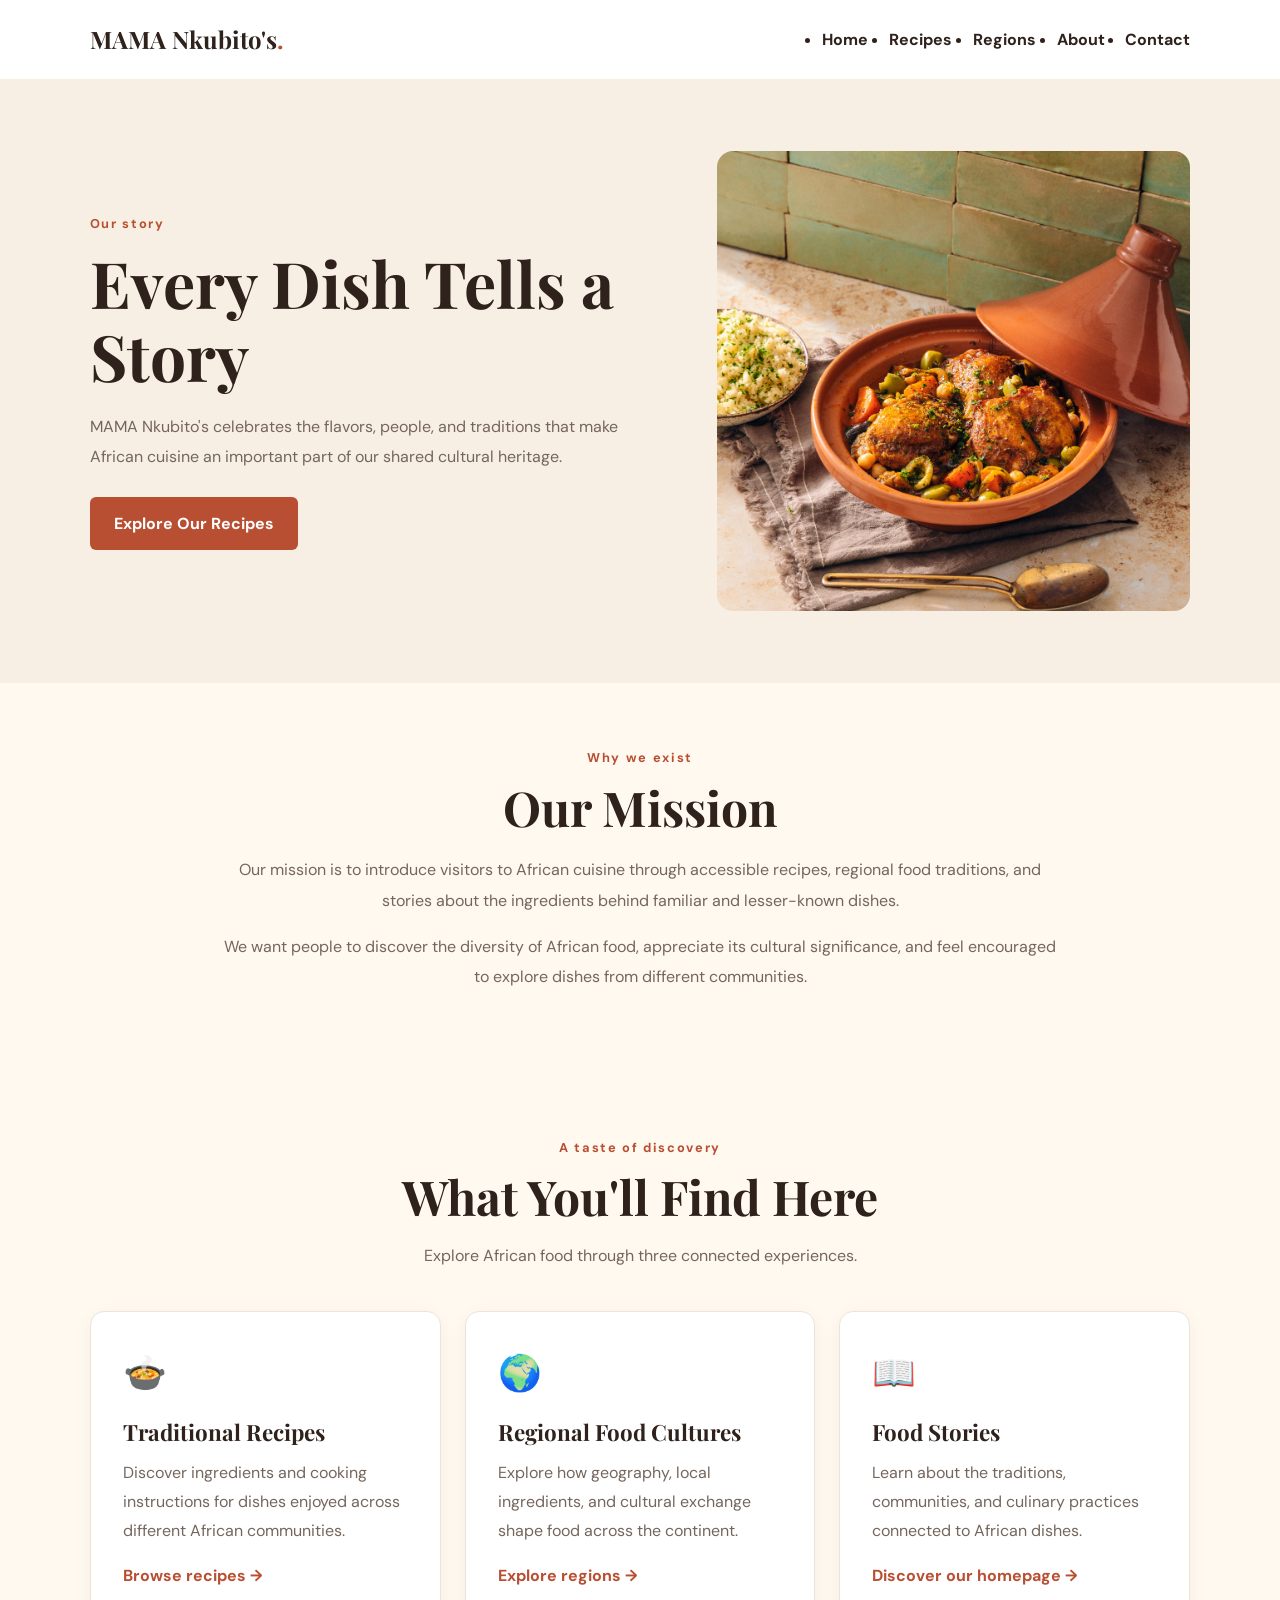
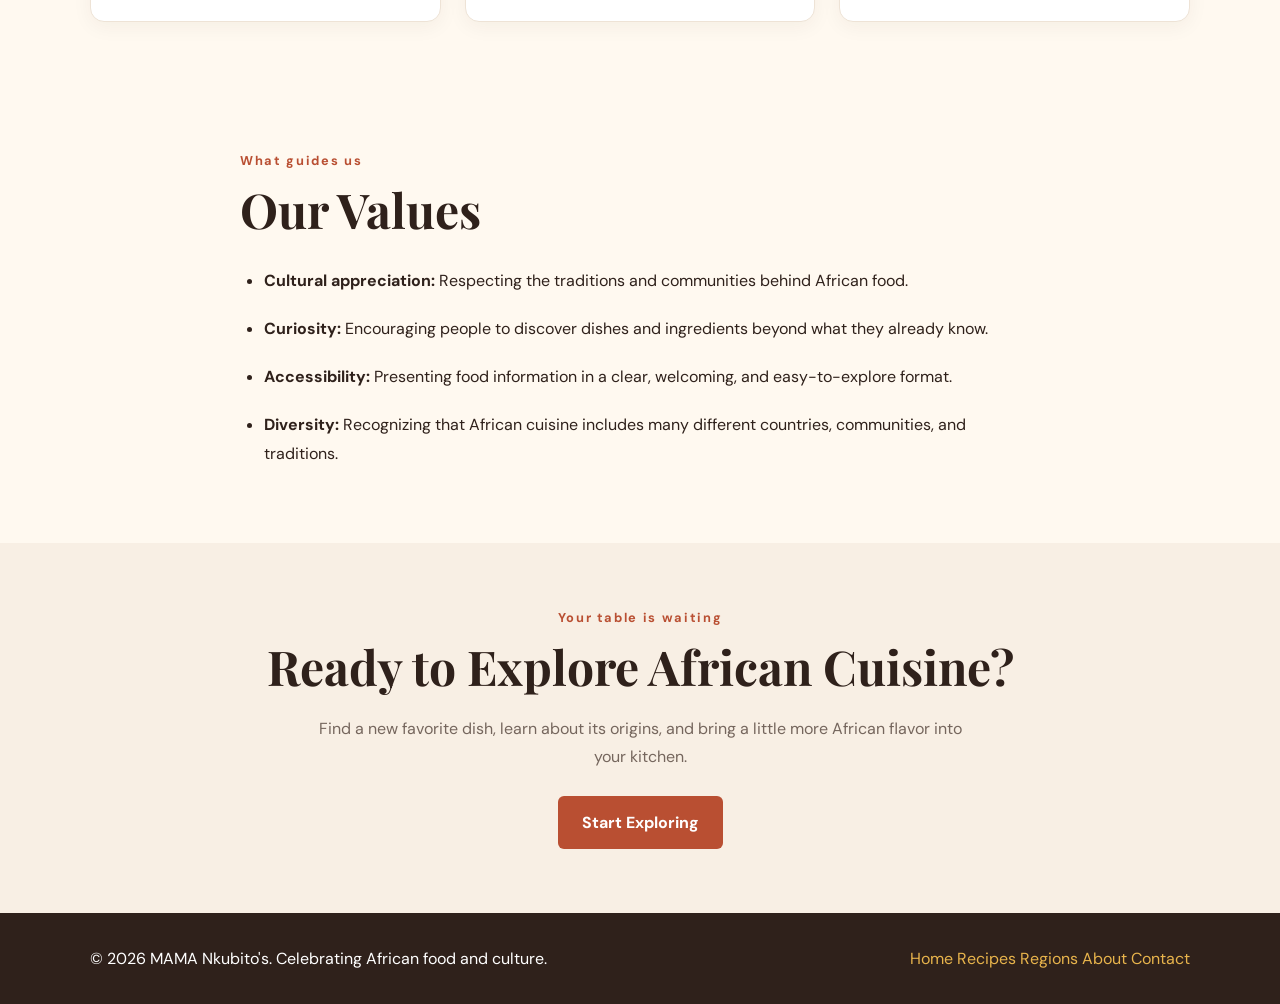
==== commit 08be5fb0: "Renamed important parts" ====
--- a/about.html
+++ b/about.html
@@ -44,7 +44,7 @@
                 <h1>Every Dish Tells a Story</h1>
 
                 <p>
-                    Tastes of Africa celebrates the flavors, people, and
+                    MAMA Nkubito's celebrates the flavors, people, and
                     traditions that make African cuisine an important part
                     of our shared cultural heritage.
                 </p>
@@ -189,7 +189,7 @@
     </main>
 
     <footer class="site-footer">
-        <p>&copy; 2026 Tastes of Africa. Celebrating African food and culture.</p>
+        <p>&copy; 2026 MAMA Nkubito's. Celebrating African food and culture.</p>
 
         <div class="footer-links">
             <a href="index.html">Home</a>
